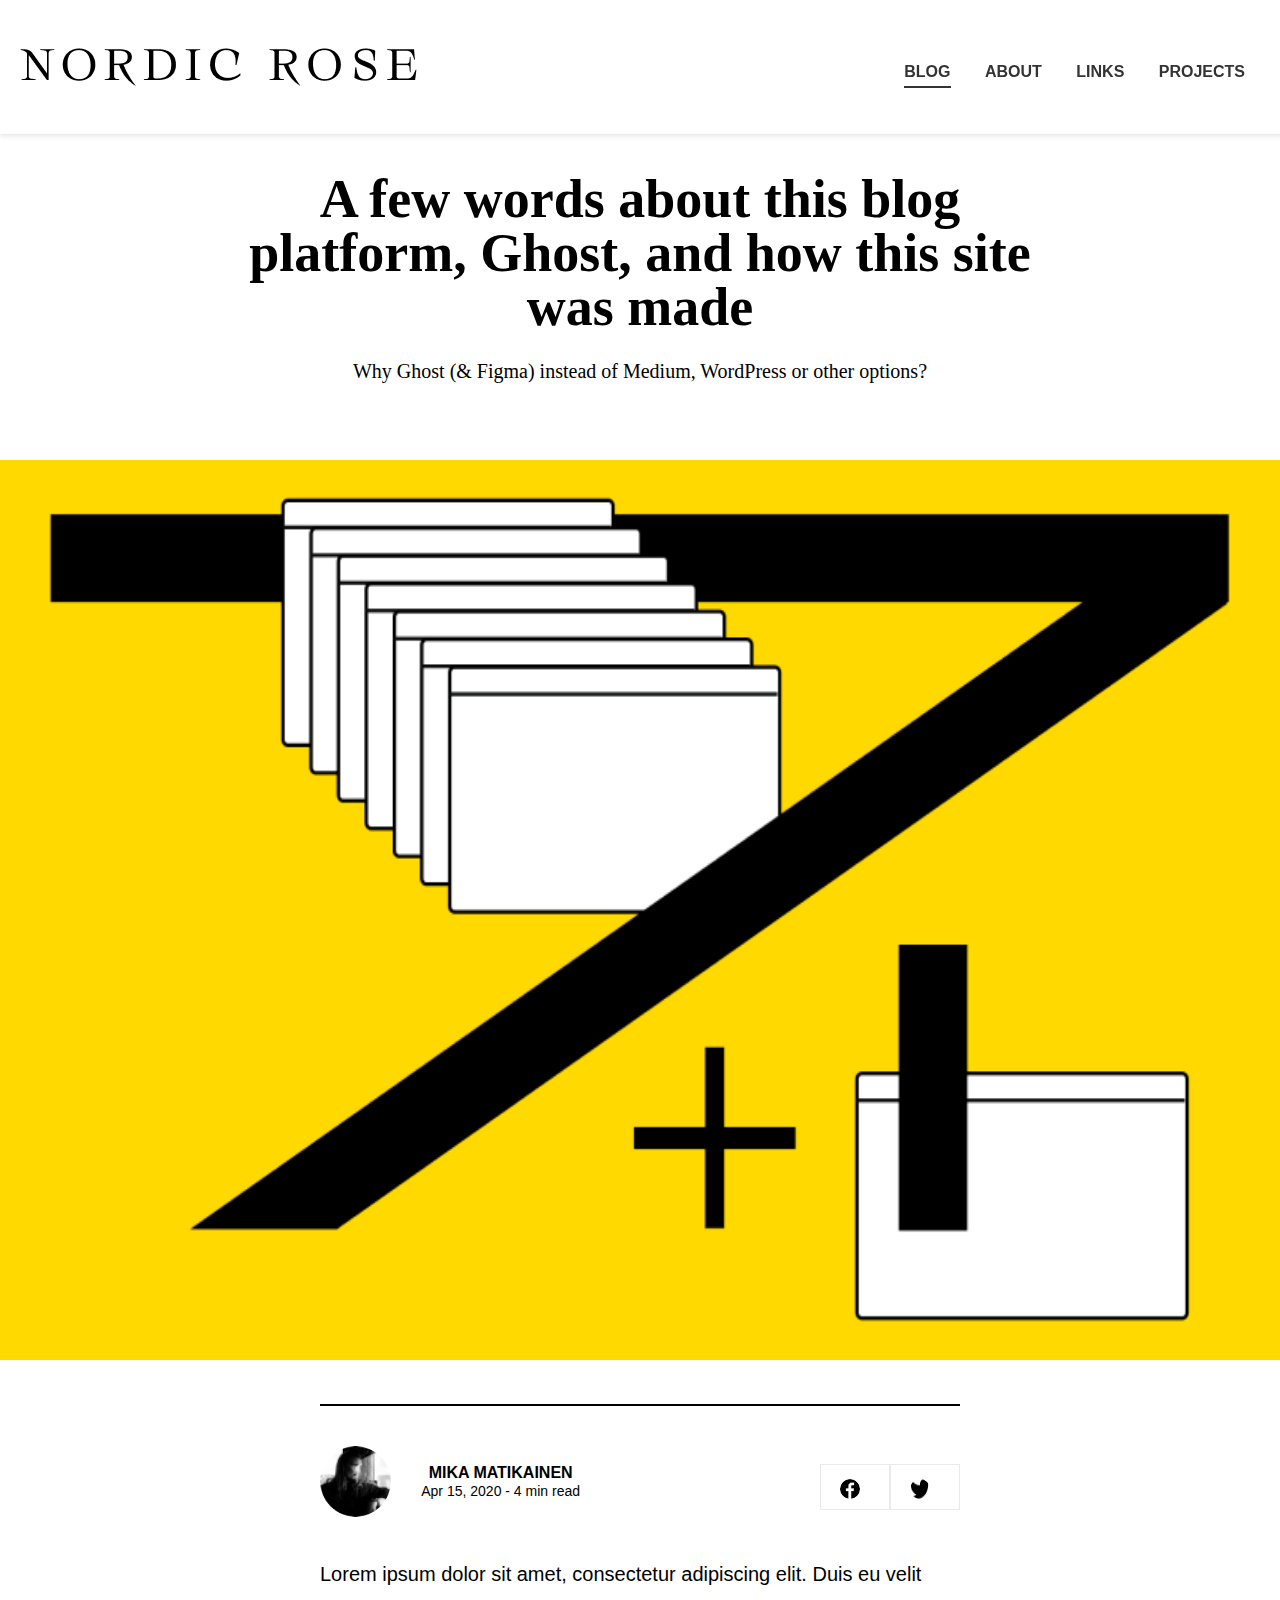
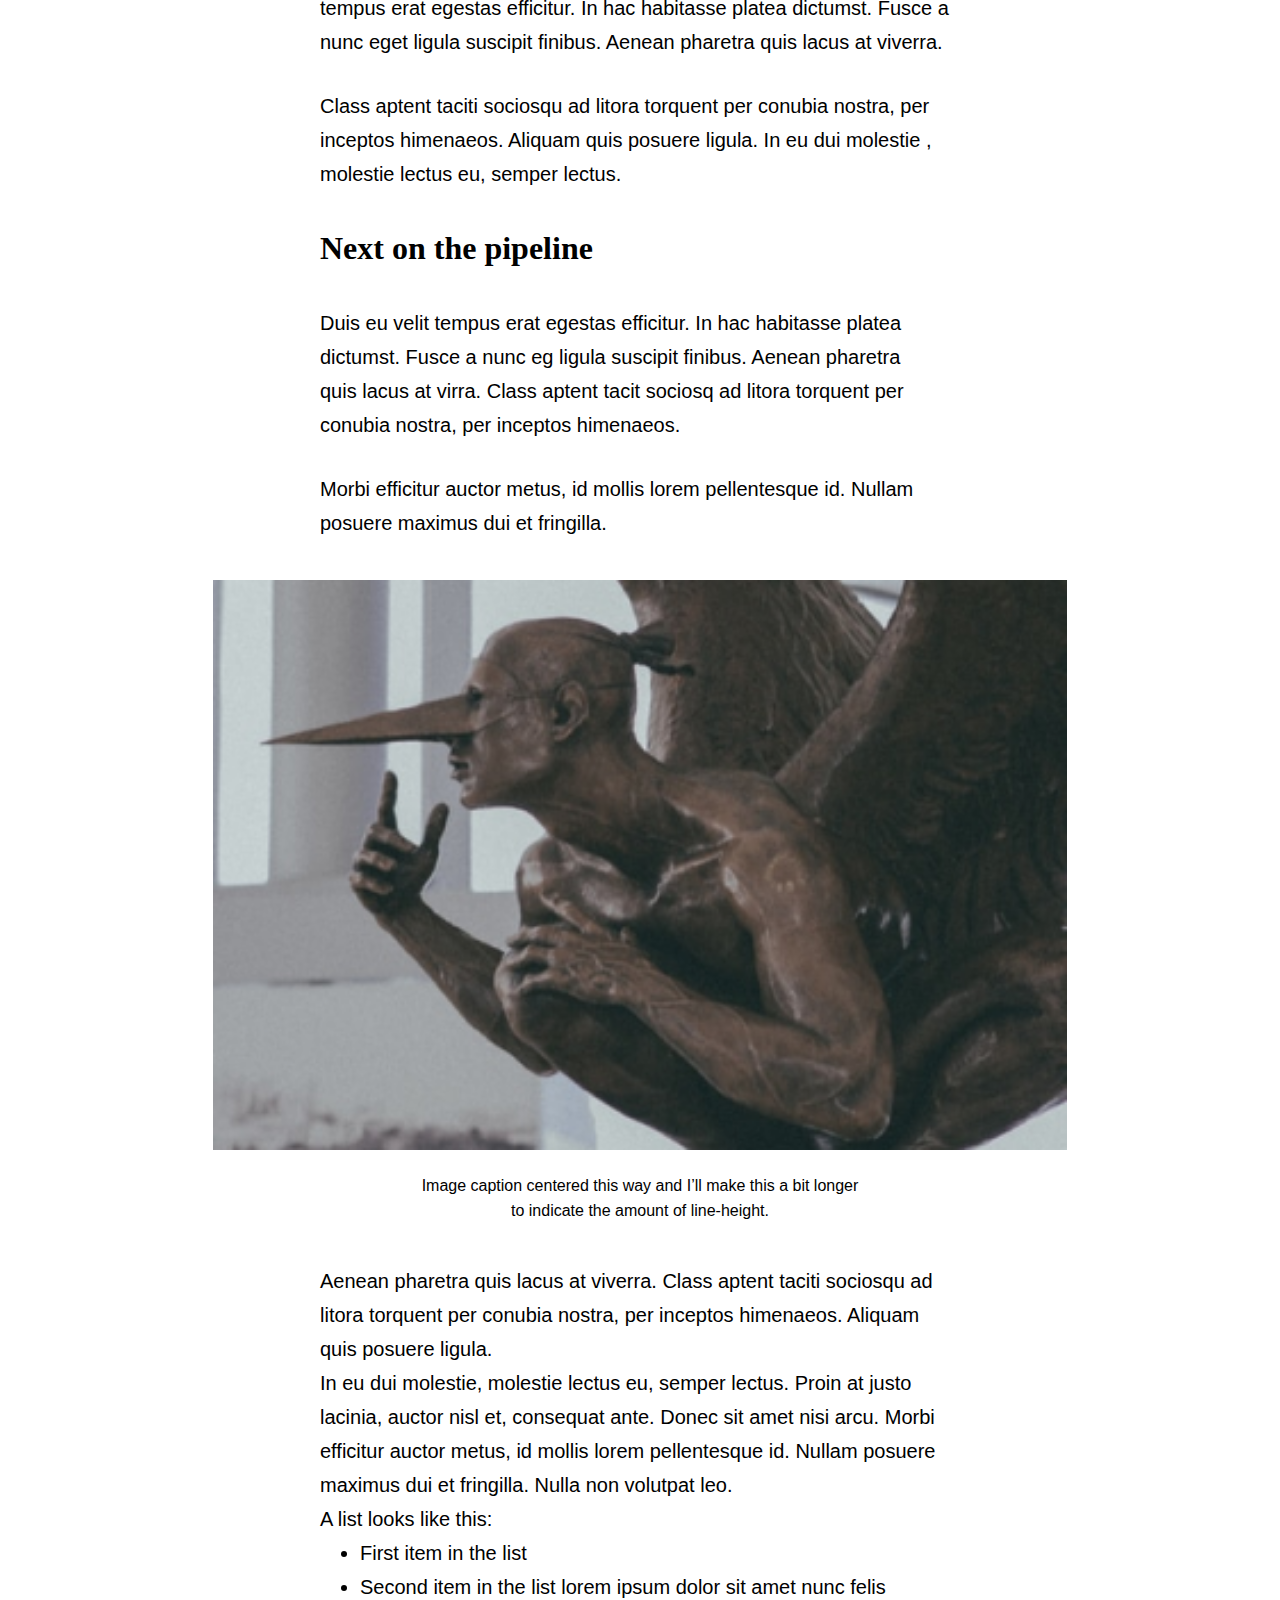
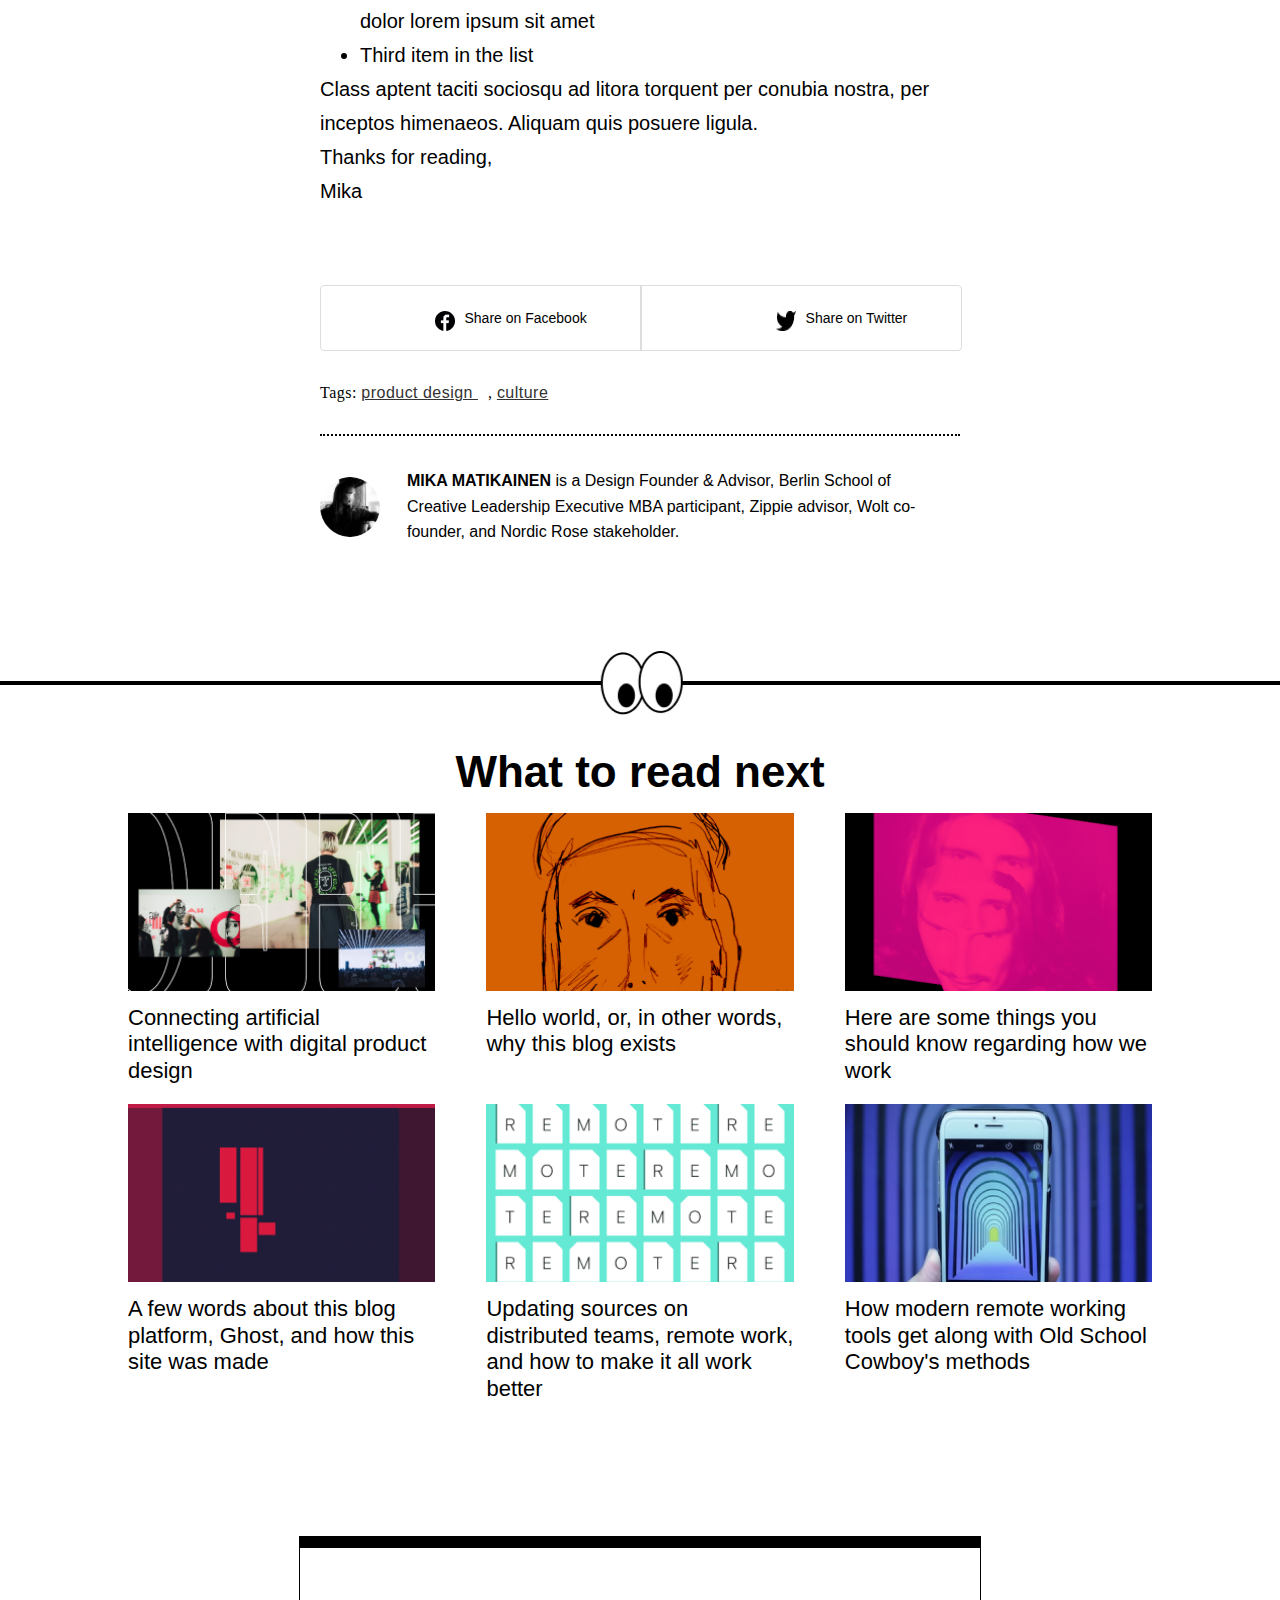
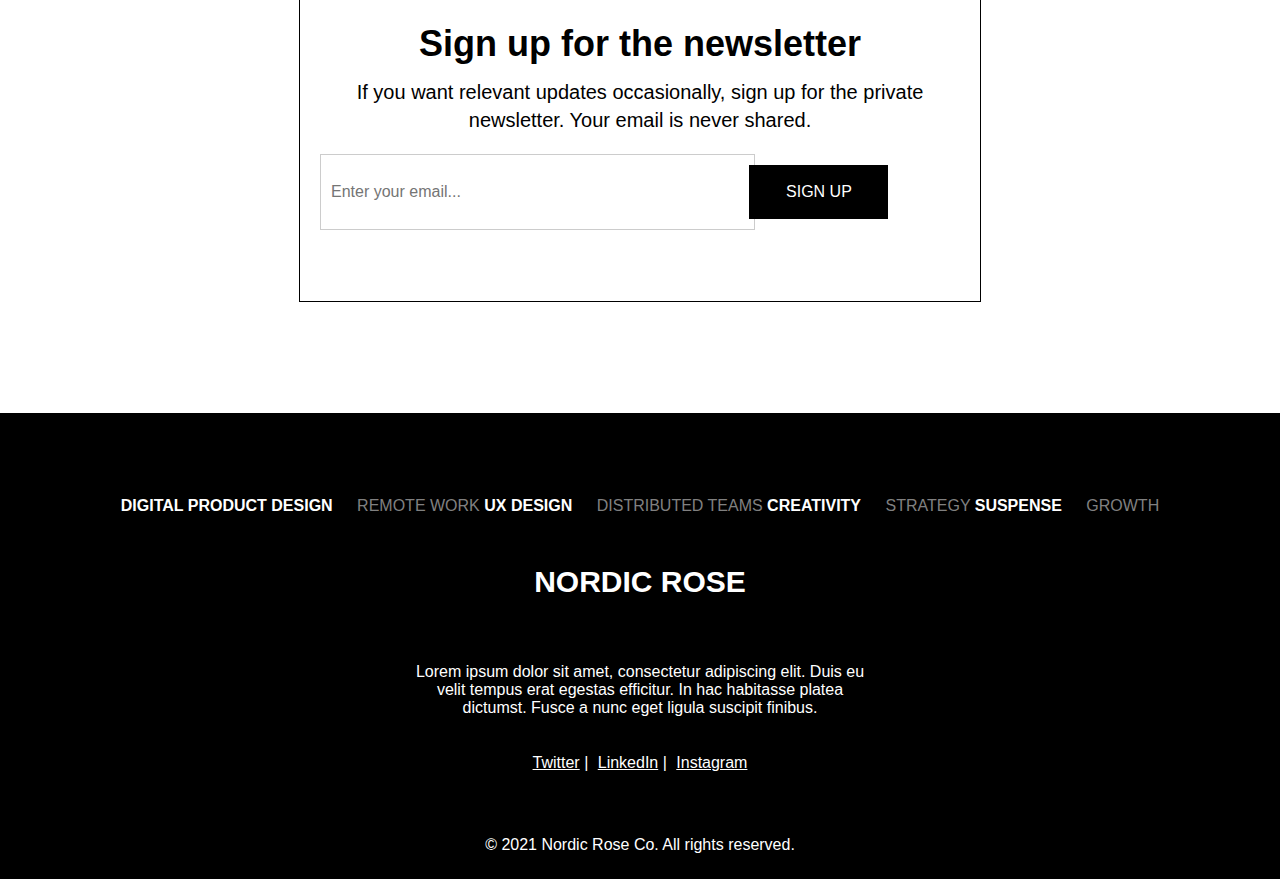
==== index.html @ 4ea70a37 "article1" ====
<!DOCTYPE html>
<html lang="en">
  <head>
    <meta charset="UTF-8" />
    <meta name="viewport" content="width=device-width, initial-scale=1.0" />
    <title>Document</title>
    <link rel="stylesheet" href="./Article.css" />
  </head>
  <body>
    <div class="container">
      <div>
        <header>
          <img src="../image/NORDIC ROSE.png" alt="" />
          <nav>
            <a href="#">BLOG</a>
            <a href="#">ABOUT</a>
            <a href="#">LINKS</a>
            <a href="#">PROJECTS</a>
          </nav>
          <div class="img_nav__mobile">
            <img src="../image/Group 50.jpg" alt="" />
          </div>
        </header>
      </div>
      <hr />
      <div class="heros">
        <h2>
          A few words about this blog platform, Ghost, and how this site was
          made
        </h2>
        <p>
          Why Ghost (& Figma) instead of Medium, WordPress or other options?
        </p>
        <img
          src="../image/banner.png"
          alt="Abstract design with yellow background and geometric shapes"
          width="1440px"
        />
      </div>
    
      <div >
       <div class="articles">
        <hr />
        <div class="author">
          <div class="sub_author">
            <img
              alt="Author's profile picture"
             
              src="../image/Mask Group.png"
              
            />
            <div class="author-info">
              <h2>MIKA MATIKAINEN</h2>
              <p>Apr 15, 2020 - 4 min read</p>
            </div>
            
          </div>
          <div class="social-icons">
            <a href="#">
              <img
                alt="Facebook icon"
               
                src="../image/facebook 1.png"
               
              />
            </a>
            <a href="#">
              <img
                alt="Facebook icon"
               
                src="../image/Vector.png"
               
              />
            </a>
          </div>
          <div class="social-icons__mobile">
            <a href="#">
              <img
                alt="Facebook icon"
               
                src="../image/facebook 1.png"
               
              />
            </a>
            <a href="#">
              <img
                alt="Facebook icon"
               
                src="../image/Vector.png"
               
              />
            </a>
            <a href="#">
              <img
                alt="Facebook icon"
               
                src="../image/Vector_phone.png"
               
              />
            </a>
            
          </div>
        </div>
        <div class="content1">
          <p>
            Lorem ipsum dolor sit amet, consectetur adipiscing elit. Duis eu
            velit <br />
            tempus erat egestas efficitur. In hac habitasse platea dictumst.
            Fusce a <br />
            nunc eget ligula suscipit finibus. Aenean pharetra quis lacus at
            viverra.
          </p>
          <p class="one">
            Class aptent taciti sociosqu ad litora torquent per conubia nostra,
            per <br />inceptos himenaeos. Aliquam quis posuere ligula. In eu dui
            molestie ,<br />
            molestie lectus eu, semper lectus.
          </p>
          <h3>Next on the pipeline</h3>
          <p>
            Duis eu velit tempus erat egestas efficitur. In hac habitasse platea
            <br />
            dictumst. Fusce a nunc eg ligula suscipit finibus. Aenean pharetra
            <br />
            quis lacus at virra. Class aptent tacit sociosq ad litora torquent
            per <br />
            conubia nostra, per inceptos himenaeos.
          </p>
          <p class="one">
            Morbi efficitur auctor metus, id mollis lorem pellentesque id.
            Nullam <br />
            posuere maximus dui et fringilla.
          </p>
        </div>
        <div class="content1_mobile">
          <p>This lovely web is full of everything which is created I don't know what in mind, considering that sometimes totally bonkers stuff might be highly relevant if it has the right kind of thinking behind it.</p>
          <h3>Next on the pipeline</h3>
          <p>This lovely web is full of everything which is created I don't know what in mind, considering that sometimes totally bonkers stuff might be highly relevant if it has the right kind of thinking behind it. </p>
        </div>
       </div>
        
        <div class="image-container">
          <div class="images"><img
            alt="Statue of a person with a long nose and wings"
            height="400"
            src="../image/Rectangle 8_mobile.png"
          />
          <p class="image-caption">
            Image caption centered this way and I’ll make this a bit longer
            <br />
            to indicate the amount of line-height.
          </p></div>
         <div class="articles">
          <div class="caption_pc">
            <p>
              Aenean pharetra quis lacus at viverra. Class aptent taciti sociosqu
              ad
              <br />
              litora torquent per conubia nostra, per inceptos himenaeos. Aliquam
              <br />
              quis posuere ligula.
            </p>
            <p class="one">
              In eu dui molestie, molestie lectus eu, semper lectus. Proin at
              justo
              <br />
              lacinia, auctor nisl et, consequat ante. Donec sit amet nisi arcu.
              Morbi <br />
              efficitur auctor metus, id mollis lorem pellentesque id. Nullam
              posuere <br />
              maximus dui et fringilla. Nulla non volutpat leo.
            </p>
            <p>A list looks like this:</p>
            <ul>
              <li>First item in the list</li>
              <li>
                Second item in the list lorem ipsum dolor sit amet nunc felis
                <br />
                dolor lorem ipsum sit amet
              </li>
              <li>Third item in the list</li>
            </ul>
            <p class="two">
              Class aptent taciti sociosqu ad litora torquent per conubia nostra,
              per <br />
              inceptos himenaeos. Aliquam quis posuere ligula.
            </p>
            <p>
              Thanks for reading,
              <br />
              Mika
            </p>
          </div>
          <div class="caption_mobile">
            <p>This lovely web is full of everything which is created I don't know what in mind, considering that sometimes totally bonkers stuff might be highly relevant if it has the right kind of thinking behind it. </p>
            <p>Luckily, in the middle of all that, there are some pockets of content that offer delightfully valuable contrast to cursory wisdom in some of the established channels.</p>
        
        </div>
        <div class="social-share">
          <button>
           <img alt="Facebook icon" height="20" src="../image/facebook 1.png" width="20" />
           Share on Facebook
          </button>
          <div class="divider"></div>
          <button>
           <img alt="Twitter icon" height="20" src="../image/Vector.png" width="20"/>
           Share on Twitter
          </button>
         </div>
         <p class="share_mobile">Share:</p>
         <div class="social-share_mobile">
          <a href="#">
            <img
              alt="Facebook icon"
              height="44px"
              src="../image/facebook 1.png"
              width="140px"
            />
          </a>
          <a href="#">
            <img
              alt="Facebook icon"
              height="44px"
              src="../image/Vector.png"
              width="140px"
            />
          </a>
          <a href="#">
            <img
              alt="Facebook icon"
              height="44px"
              src="../image/Vector_phone.png"
              width="140px"
            />
          </a>
         </div>
         <div class="tags">
          Tags:
          <a href="#">
           product design
          </a>
          ,
          <a href="#">
           culture
          </a>
         </div>
         <div class="dot"></div>
         <div class="authors">
          <img alt="Profile picture of Mika Matikainen" height="70" src="../image/Mask Group.png" width="70">
           <div class="author-info">
            <p>
            <span>
             MIKA MATIKAINEN
            </span>
            is a Design Founder &amp; Advisor, Berlin School of Creative Leadership Executive MBA participant, Zippie advisor, Wolt co-founder, and Nordic Rose stakeholder.

            
     </p>
    </div>
          </p>
           </div>
          </img>
         </div>
         </div>

         <div class="dividers">
          <div class="eyes">
           <img src="../image/Group 10.png" alt="">
          </div>
          <div class="line">
          </div>
         </div>
        
        
    </div>
    <div class="containers">
      <h1>
       What to read next
      </h1>
      <div class="grid">
       <div class="grid-item">
        <img alt="Connecting artificial intelligence with digital product design" height="176" src="../image/Rectangle 13.png" width="304"/>
        <p>
         Connecting artificial intelligence with digital product design
        </p>
       </div>
       <div class="grid-item">
        <img alt="Hello world, or, in other words, why this blog exists" height="176" src="../image/Rectangle 13 (1).png" width="304"/>
        <p>
         Hello world, or, in other words, why this blog exists
        </p>
       </div>
       <div class="grid-item">
        <img alt="Here are some things you should know regarding how we work" height="176" src="../image/Rectangle 12.png" width="304"/>
        <p>
         Here are some things you should know regarding how we work
        </p>
       </div>
       <div class="grid-item">
        <img alt="A few words about this blog platform, Ghost, and how this site was made" height="176" src="../image/Rectangle 37.png" width="304"/>
        <p>
         A few words about this blog platform, Ghost, and how this site was made
        </p>
       </div>
       <div class="grid-item">
        <img alt="Updating sources on distributed teams, remote work, and how to make it all work better" height="176" src="../image/Rectangle 39.png" width="304"/>
        <p>
         Updating sources on distributed teams, remote work, and how to make it all work better
        </p>
       </div>
       <div class="grid-item">
        <img alt="How modern remote working tools get along with Old School Cowboy's methods" height="176" src="../image/Rectangle 19.png" width="304"/>
        <p>
         How modern remote working tools get along with Old School Cowboy's methods
        </p>
       </div>
      </div>
      <div class="newsletter">
       <h2>
        Sign up for the newsletter
       </h2>
       <p>
        If you want relevant updates occasionally, sign up for the private newsletter. Your email is never shared.
       </p>
       <input placeholder="Enter your email..." type="email"/>
       <button>
        SIGN UP
       </button>
      </div>
     </div>
    <footer>
      <p>
        <span class="bold">DIGITAL PRODUCT DESIGN</span>
        <span class="light">REMOTE WORK</span>
        <span class="bold">UX DESIGN</span>
        <span class="light">DISTRIBUTED TEAMS</span>
        <span class="bold">CREATIVITY</span>
        <span class="light">STRATEGY</span>
        <span class="bold">SUSPENSE</span>
        <span class="light">GROWTH</span>
      </p>
      <h5>NORDIC ROSE</h5>
      <p>
        Lorem ipsum dolor sit amet, consectetur adipiscing elit. Duis eu
        <br />
        velit tempus erat egestas efficitur. In hac habitasse platea <br />
        dictumst. Fusce a nunc eget ligula suscipit finibus.
      </p>
      <span class="social-links">
        <span>Twitter</span> | <span>LinkedIn</span> | <span>Instagram</span>
      </span>
      <p>© 2021 Nordic Rose Co. All rights reserved.</p>
    </footer>
    </div>
  </body>
</html>
---- Article.css ----
@import url("https://fonts.cdnfonts.com/css/new-york-extra-large");
@import url("https://fonts.cdnfonts.com/css/sf-pro-display");
@import url("https://fonts.cdnfonts.com/css/new-york-extra-large");
@import url("https://fonts.cdnfonts.com/css/sf-mono");
@import url("https://fonts.cdnfonts.com/css/nokia-cellphone-fc");
@import url("https://fonts.cdnfonts.com/css/harriet-text");
@import url("https://fonts.cdnfonts.com/css/bricolage-grotesque");
@import url("https://fonts.cdnfonts.com/css/sf-pro-display");
@import url("https://fonts.cdnfonts.com/css/new-york-extra-large");
@import url("https://fonts.cdnfonts.com/css/gurnie");
body {
  font-family: Arial, sans-serif;
  margin: 0;
  padding: 0;
  background-color: #ffffff;
}

/* listing */
header {
  position: fixed;
  width: 100vw;
  top: 0;
  left: 0;
  background-color: white; /* Đảm bảo nền header không bị lẫn với nội dung bên dưới */
  z-index: 1000; /* Đảm bảo header nằm trên các thành phần khác */
  padding: 0 20px;
  display: flex;
  align-items: center;
  justify-content: space-between; /* Đẩy `nav` sang bên phải */
  box-shadow: 0 2px 5px rgba(0, 0, 0, 0.1); /* Tạo bóng nhẹ nếu cần */
  height: 134px;
}

header .img_nav__mobile {
  display: none;
}
nav {
  margin-top: 10px;
  margin-right: 40px;
}

nav a {
  margin: 0 15px;
  display: inline-block;
  text-decoration: none;
  color: #333;
  font-weight: bold;
  padding: 10px 0px;
  font-family: "Gurnie", sans-serif;
}
.hero {
  text-align: center;
  margin: 40px 0;
  margin-top: 150px;
  width: 100vw;
}
.hero img {
  width: 854px;
  height: 533px;
}
.hero h2 {
  font-family: "New York Extra Large", sans-serif;
  font-size: 54px;
  margin: 20px 0 10px;
  width: 800px;
  margin-left: 560px;
}
.hero p {
  font-size: 20px;
  color: #777;
  font-family: "SF Mono", sans-serif;
}
.articles {
  text-align: center;
  margin: 40px 0;
  margin-left: auto;
  margin-right: auto;
  max-width: 640px;
}
.articles h2 {
  font-family: "New York Extra Large", sans-serif;
  font-size: 44px;
  margin-bottom: 20px;
}
.article h3 {
  font-family: "SF Pro Display", sans-serif;
  line-height: 26.4px;
  font-size: 22px;
  text-align: center;
}
.article-row {
  display: flex;
  justify-content: space-between;
  margin-bottom: 20px;
}
.article {
  width: 48%; /* Giữ độ rộng là 48% */
  text-align: center;
  margin-right: 1%; /* Thêm khoảng cách giữa các ảnh */
  margin-top: -36px;
}
.article:last-child {
  margin-right: 0; /* Bỏ khoảng cách bên phải cho ảnh cuối cùng */
}
.article img {
  width: 304px; /* Đặt chiều rộng ảnh là 100% */
  height: 176px; /* Chiều cao tự động để giữ tỉ lệ */
  object-fit: cover;
  margin-left: 20px;
  margin-top: 78px;
}

.article p {
  font-size: 14px;
  color: #777;
  margin: 0;
}
footer {
  background-color: #000;
  color: #fff;
  text-align: center;
  padding: 20px 0;
  margin-top: 111px;
}
footer p {
  margin: 5px 0;
  margin-top: 64px;
}
footer h5 {
  margin-top: 50px;
  font-size: 30px;
}
footer a {
  color: #fff;
  text-decoration: none;
  margin: 0 10px;
}
hr {
  border: none; /* Bỏ các đường viền mặc định */
  height: 2px; /* Đặt độ dày cho đường gạch */
  background-color: black; /* Màu sắc của đường gạch */
  margin: 20px 0; /* Khoảng cách trên và dưới */
  width: 100%;
}
.light {
  color: gray; /* Màu nhạt cho chữ */
  font-weight: normal; /* Chữ không đậm */
  margin-left: 20px;
}

.bold {
  font-weight: bold; /* Chữ đậm */
}
nav a:first-child {
  border-bottom: 2px solid #333; /* Thêm gạch chân dưới `BLOG` */
  padding-bottom: 5px; /* Thêm khoảng cách giữa chữ và gạch chân */
}

.social-links {
  display: inline-block;
  margin-top: 32px;
}

.social-links span {
  text-decoration: underline; /* Gạch chân từng chữ */
}

.social-links span + span {
  margin-left: 5px; /* Tạo khoảng cách giữa các chữ nếu cần */
}

/* article */
.heros {
  margin-top: 150px;
}
.heros h2 {
  font-family: "New York Extra Large";
  font-size: 54px;
  font-weight: 700;
  line-height: 54px;
  text-align: center;
  margin: 0 auto;
}
.heros img {
  width: 100vw;
  height: 900px;
  margin-top: 52px;
}
.heros p {
  font-family: "SF Mono";
  font-size: 20px;
  font-weight: 400;
  line-height: 34px;
  text-align: center;
}
.author {
  display: flex;
  align-items: center;
  margin-bottom: 20px;
  margin-left: 150px;
  justify-content: space-between;
}
.sub_author {
  display: flex;
  align-items: center;
  gap: 16px;
}
.sub_author img {
  width: 140px;
  height: 44px;

  gap: 0px;
  opacity: 0px;
}
.social-share {
  text-align: left;
}
.social-icons {
  width: 140px;
  height: 44px;
}
.social-icons__mobile {
  display: none;
}
.author img {
  margin-right: 10px;
}

.author-info h2 {
  margin: 0;
  font-size: 16px;
  font-weight: 700px;
  line-height: 19.09px;
  font-family: "SF Pro Display", sans-serif;
}
.author-info p {
  margin: 0;

  font-size: 14px;
  line-height: 19.09px;
  font-family: "SF Pro Display", sans-serif;
}

.content1 h2 {
  font-size: 20px;
  margin-top: 20px;
  margin: 0; /* Đảm bảo không có margin khác */
  font-weight: 400;
  line-height: 34px;
  font-family: "New York Medium", sans-serif;
}
.content1_mobile {
  display: none;
}
.content1 p {
  font-size: 20px;
  margin-top: 20px;
  margin: 0; /* Đảm bảo đồng nhất với h2 */
  font-weight: 400;
  line-height: 34px;
  font-family: "New York Medium", sans-serif;
  text-align: left;
}

.content1 .one {
  margin-top: 30px !important;
}
.content1 .two {
  margin-top: 30px !important;
}
.content1 h3 {
  font-family: "SF Pro Display";
  font-size: 32px;
  font-weight: 700;
  line-height: 51.2px;
  text-align: left;
}

.image-container img {
  width: 854px;
  height: 570px;
  top: 2215px;
  left: 293px;
  gap: 0px;
  opacity: 0px;
}
.image-container .caption_mobile {
  display: none;
}
.img .hero3 {
  text-align: center;
  margin: 40px 0;
  margin-top: 150px;
  width: 100vw;
}
.hero3 img {
  width: "1440px";
  height: "900px";
}
.hero3 h2 {
  font-family: "New York Extra Large", sans-serif;
  font-size: 54px;
  margin: 20px 0 10px;
  width: 800px;
  margin-left: 560px;
}
.hero3 p {
  font-size: 20px;
  color: #777;
  font-family: "SF Mono", sans-serif;
}
.image-container img {
  width: 854px;
  height: 570px;
}
.image-container {
  font-family: "SF Pro Display", sans-serif;
  font-size: 16px;
  font-weight: 500px;
  line-height: 22.4px;
  text-align: center;
}
.image-container p {
  font-family: "New York Medium", sans-serif;
  font-size: 16px;
  font-weight: 400px;
  line-height: 25.6px;
}
.image-container ul li {
  font-family: "New York Medium", sans-serif;
  font-size: 20px;
  font-weight: 400px;
  line-height: 34px;
}
.social-share {
  display: flex;
  justify-content: space-between;
  margin-top: 77px;
  margin-bottom: 32px;
  border: 1px solid #ddd;
  border-radius: 4px;
  width: 640px;
  height: 64px;
}
.social-share button {
  background: none;
  border: none;
  font-size: 14px;
  cursor: pointer;
  padding: 10px 20px;
  margin-left: 70px;
  width: 45%;
  text-align: center;
  display: flex;
  align-items: center;
  justify-content: center;
  font-family: "SF Pro Display", sans-serif;
}
.social-share button img {
  margin-right: 10px;
  width: 20px;
  height: 20px;
}
.tags {
  margin: 20px 0;
  text-align: left;
  margin-bottom: 32px;
}
.tags a {
  color: #333;
  margin-right: 10px;
  font-family: "SF Pro Display", sans-serif;
  text-decoration: underline; /* Gạch chân chữ */
}
.author {
  display: flex;
  align-items: center;
  margin: 20px 0;
  padding: 20px 0;
}
.author img {
  border-radius: 50%;
  width: 71.25px;
  height: 71.25px;
}
.author-info {
  font-size: 14px;
  margin-left: 5px;
  margin-left: 4px;
}
.author-info strong {
  display: block;
  margin-bottom: 5px;
  font-size: 16px;
  line-height: 25.6px;
}
.social-share_mobile {
  display: none;
}
.social-icons {
  width: 140px;
  height: 44px;
  display: flex;
  align-items: center;

  margin-top: 10px;
}
.social-icons a {
  flex: 1;
  border: 1px solid #eaeaea;
  height: 100%;
  width: 33%;
  display: flex;
  align-items: center;
  justify-content: center;
}
.social-icons a img {
  width: 20px !important;
  height: 20px !important;
  margin-top: 5px;
}
.share_mobile {
  display: none;
}
.divider {
  width: 2px;
  height: 100%;
  background-color: #ddd;
  margin: 0 10px;
  border: 1px;
  align-self: stretch;
}
.dividers {
  display: flex;
  align-items: center;
}

.dividers .eyes {
  display: flex;
  justify-content: center;
  align-items: center;
  margin: 0 10px;
  width: 82px;
  height: 64.29px;
}
.dividers .eyes img {
  width: 82px;
  height: 64.29px;
}
.dividers .line {
  flex-grow: 1;
  height: 4px;
  background-color: #000000;
  border: 2px;
  width: 1440px;
}
.image-caption p {
  font-family: "New York Medium";
  font-size: 20px;
  font-weight: 400;
  line-height: 34px;
  text-align: left;
}
.image-caption .one {
  font-family: "New York Medium";
  font-size: 20px;
  font-weight: 400;
  line-height: 34px;
  text-align: left;
}
.caption_pc {
  font-family: " New York Medium";
  font-size: 20px;
  font-weight: 400;
  line-height: 34px;
  text-align: left;
}
.caption_pc ul {
  font-size: 20px;
  margin-top: 20px;
  margin: 0; /* Đảm bảo đồng nhất với h2 */
  font-weight: 400;
  line-height: 34px;
  font-family: "New York Medium", sans-serif;
  text-align: left;
}
.caption_pc p {
  font-size: 20px;
  margin-top: 20px;
  margin: 0; /* Đảm bảo đồng nhất với h2 */
  font-weight: 400;
  line-height: 34px;
  font-family: "New York Medium", sans-serif;
  text-align: left;
}
/* ảnh hàng 3 và signin */
.containers {
  width: 80%;
  margin: 0 auto;
}
.containers h1 {
  font-family: "New York Extra Large", sans-serif;
  font-size: 44px;
  line-height: 28px;
  font-weight: 700px;
  text-align: center;
  margin-top: 73px;
}
h1 {
  font-size: 2em;
  margin: 20px 0;
}
.grid {
  display: flex;
  flex-wrap: wrap;
  justify-content: space-between;
  margin-top: 27px;
}
.grid-item {
  width: 30%;
  margin-bottom: 20px;
}
.grid-item img {
  width: 100%;
  height: auto;
}
.grid-item p {
  font-size: 1em;
  margin: 10px 0 0;
  font-family: "SF Pro Display", sans-serif;
  font-size: 22px;
  line-height: 26.5px;
  font-weight: 500px;
}
.newsletter {
  border: 1px solid #000;
  padding: 20px;
  margin-left: auto;
  margin-right: auto;
  width: 640px;
  height: 313px;
  margin-top: 114px;
  border-top-width: 12px; /* Đường viền trên đậm hơn */
}
.newsletter h2 {
  font-size: 36px;
  margin-bottom: 10px;
  line-height: 28px;
  font-family: "New York Extra Large", sans-serif;
  text-align: center;
  margin-top: 62px;
}
.newsletter p {
  font-size: 20px;
  margin-bottom: 20px;
  font-family: "SF Pro Display", sans-serif;
  line-height: 28px;
  font-weight: 400px;
  text-align: center;
}
.newsletter input[type="email"] {
  width: 413px;
  height: 54px;
  padding: 10px;
  margin-bottom: 10px;
  border: 1px solid #ccc;
  font-size: 1em;
}
.newsletter button {
  padding: 10px 20px;
  font-size: 1em;
  background-color: #000;
  color: #fff;
  border: none;
  cursor: pointer;
  width: 139px;
  height: 54px;
  margin-left: -10px; /* Khoảng cách giữa nút và ô input */
}
.dividers {
  position: relative;
  margin-top: 136px;
}
.heros h2 {
  max-width: 858px;
  text-align: center;
}
.dividers .line {
  flex-grow: 0;
  height: 4px;
  background-color: black;
  border: 2px;
  width: 100vw;
}
.dividers .eyes {
  position: absolute;
  left: 50%;
  transform: translate(-60%);
}
.dividers .eyes img {
  width: 82px;
  height: 64.29px;
}

.image-caption {
  font-size: 16px;
  font-weight: 500;
  line-height: 22.4px;
  text-align: center;
}

.tags {
  text-align: left;

  font-family: "SF Pro Text";
  font-size: 16px;
  font-weight: 500;
  line-height: 19.09px;
  letter-spacing: 0.03em;
  text-align: left;
}

.authors {
  display: flex;
  align-items: center;
  gap: 23px;
}
.authors img {
  border-radius: 50%;
  width: 60px;
  height: 60px;
}
.author-text {
  font-size: 16px;
  line-height: 1.5;
}
.author-info span {
  font-weight: bold;
  text-align: left;
}
.author-info p {
  margin: 0;
  text-align: left;
}
.author-info .auth {
  font-family: SF Pro Text;
  font-size: 16px;
  font-weight: 400;
  line-height: 25.6px;
  text-align: left;
}
.social-share button img {
  margin-top: 6px;
}
hr {
  background-color: black;
  border: 3px;
}

.images {
  max-width: 854px;
  margin: 0 auto;
}
.dot {
  border-top: 2px dotted black;
  width: 100%;
  margin-bottom: 32px;
}

@media (max-width: 768px) {
  .header {
    font-size: 64px;
    padding: 20px 40px;
    height: 65px;
  }
  .version {
    font-size: 18px;
    padding-left: 40px;
  }
  .content {
    padding: 40px;
  }
  .section-title {
    font-size: 44px;
    font-family: "New York Extra Large", sans-serif;
    margin-top: 50px;
  }
  .section-content {
    font-size: 20px;
  }
  .font-name {
    font-size: 24px;
  }
  .font-description {
    font-size: 18px;
  }
  .footer {
    margin-top: 111px;
  }
  /* |-----------------------
    -| Listing
    -|----------------------- 
  */
  header {
    height: 65px;
  }
  header img {
    width: 217px;
  }
  header h1 {
    margin-left: 24px;
  }
  nav {
    display: none;
  }
  header .img_nav__mobile {
    display: block;
    padding: 27px 40px 24px;
    /* height: 60px; */
  }
  header .img_nav__mobile img {
    width: 27px;
  }
  .hero {
    width: 100vw;
    margin-top: 123px;
  }
  .hero img {
    width: 100vw;
    height: 235px;
  }
  .hero h2 {
    font-family: "New York Extra Large", sans-serif;
    font-size: 36px;
    margin: 20px 10px 24px;
    width: 400px;
    line-height: 42.96px;
    text-align: center;
    margin-left: 15px;
  }
  .hero p {
    font-size: 20px;
    color: black;
    font-family: "SF Mono", sans-serif;
    line-height: 29.2px;
  }
  hr {
    border: none; /* Bỏ các đường viền mặc định */
    height: 2px; /* Đặt độ dày cho đường gạch */
    background-color: black; /* Màu sắc của đường gạch */
    margin: 20px 0; /* Khoảng cách trên và dưới */
    width: 100%;
  }
  .articles {
    display: flex;
    flex-direction: column;
    align-items: center;

    justify-content: center;
  }
  .article-row {
    display: grid;
    grid-template-columns: auto;
    gap: 20px 0px;
  }
  .article {
    width: 100vw;
  }
  .article img {
    width: 335px;
    height: 194px;
    top: 836px;
    left: 20px;
    gap: 0px;
    opacity: 0px;
    margin-top: 42px;
  }
  /* |-----------------------
    -| article
    -|----------------------- 
  */
  .headers {
    width: 375px;
    height: 65px;
  }
  .heros {
    width: 100vw;
    margin-top: 123px;
  }
  .heros img {
    width: 100vw;
    height: 235px;
    margin-left: 19px;
  }
  .heros h2 {
    font-family: "New York Extra Large", sans-serif;
    font-size: 36px;
    width: 335px;
    line-height: 42.96px;
    text-align: center;
    margin-left: 15px;
    margin: 0 auto;
  }
  .heros p {
    font-family: "SF Mono";
    font-size: 16px;
    font-weight: 400;
    line-height: 27.2px;
    text-align: center;
  }
  hr {
    width: 90%;
    margin: 25px auto -10px;
  }

  .author {
    display: flex;
    flex-direction: column;
    align-items: center;
    margin-bottom: 32px;
  }
  .authors {
    display: flex;
    margin-top: 32px;
    align-items: center;
  }
  .authors img {
    border-radius: 50%;
    width: 60px !important;
    height: 60px !important;
    /* margin-right: 15px !important; */
    margin-left: 10px !important;
  }
  .authors-text {
    font-size: 16px;
    line-height: 1.5;
  }
  .author-info strong {
    font-weight: bold;
  }
  .authors .author-info strong {
    font-weight: bold;
  }
  .author-info p {
    font-family: "SF Pro Text";
    font-size: 13px;
    font-weight: 400;
    line-height: 15.51px;
    margin-left: 9px;
  }
  .authors .author-info p {
    font-family: SF Pro Text;
    font-size: 13px;
    font-weight: 400;
    line-height: 15.51px;
    text-align: left;
  }
  .authors {
  }
  .author-info h2 {
    font-family: "SF Pro Text";
    font-size: 13px;
    font-weight: 700;
    line-height: 15.51px;
    letter-spacing: 0.05em;
    text-align: left;
  }

  .sub_author img {
    width: 70px;
    height: 70px;
    margin-left: -127px;
  }
  .social-icons {
    display: none;
  }
  .social-icons__mobile {
    width: 335px !important;
    height: 54px !important;
    display: flex;
    align-items: center;
    justify-content: space-evenly;

    margin-top: 30px;
  }
  .social-icons__mobile a {
    border: 1px solid #eaeaea;
    height: 100%;
    width: 33%;
    display: flex;
    align-items: center;
    justify-content: center;
  }
  .social-icons__mobile a img {
    width: 20px !important;
    height: 20px !important;
    margin-top: 5px;
  }
  .content1 {
    display: none;
  }
  .content1_mobile {
    display: block;
    margin-top: 30px;
  }
  .content1_mobile p:nth-child(1) {
    width: 350px;
    /* color: red; */
    font-family: "New York Medium";
    font-size: 16px;
    font-weight: 400;
    line-height: 27.2px;
    text-align: left;
    margin-left: 38px;
  }
  .content1_mobile h3 {
    font-family: "SF Pro Display";
    font-size: 26px;
    font-weight: 700;
    line-height: 31.03px;
    text-align: left;
    margin-left: 38px;
  }
  .content1_mobile p:nth-child(3) {
    width: 350px;
    /* color: red; */
    font-family: "New York Medium";
    font-size: 16px;
    font-weight: 400;
    line-height: 27.2px;
    text-align: left;
    margin-left: 38px;
  }
  .image-container img {
    width: 375px;
    height: 250px;
    margin-left: 10px;
  }

  .image-container .image-caption {
    font-family: "SF Pro Text";
    font-size: 13px;
    font-weight: 500;
    line-height: 18.2px;
    text-align: center;
    margin-top: 0px;
  }
  .image-container .caption_pc {
    display: none;
  }
  .image-container .caption_mobile {
    display: block;
  }
  .image-container .caption_mobile p {
    width: 350px;
    margin-left: 38px;
    font-family: "New York Medium";
    font-size: 16px;
    font-weight: 400;
    line-height: 27.2px;
    text-align: left;
  }
  .social-share {
    display: none;
  }
  .social-share_mobile {
    display: block;
    width: 335px;
    height: 54px;
    display: flex;
    align-items: center;
    justify-content: space-evenly;
    margin-left: 38px;
    margin-top: 36px;
  }
  .social-share_mobile a {
    border: 1px solid #eaeaea;
    height: 100%;
    width: 33%;
    display: flex;
    align-items: center;
    justify-content: center;
  }
  .social-share_mobile a img {
    width: 20px;
    height: 20px;
    margin-top: 5px;
  }
  .share_mobile {
    display: block;
    text-align: left;
    margin-left: 38px;
  }
  .tags {
    margin: 20px 0;
    text-align: left;
    margin-left: 38px;
  }
  .dot {
    border-top: 2px dotted black;
    width: 100%;
    margin: 0px auto;
  }
  .dividers {
    position: relative;
    margin-top: 50px;
  }
  .dividers .line {
    flex-grow: 0;
    height: 4px;
    background-color: black;
    border: 2px;
    width: 100vw;
  }
  .dividers .eyes {
    position: absolute;
    left: 50%;
    transform: translate(-60%);
  }
  .dividers .eyes img {
    width: 82px;
    height: 64.29px;
  }
  .containers h1 {
    font-family: "New York Extra Large";
    font-size: 32px;
    font-weight: 700;
    line-height: 38.19px;
    text-align: center;
    margin-top: 62px;
  }
  .grid {
    display: grid;
    grid-template-columns: 1fr;
    justify-items: center;
    width: fit-content; /* Đảm bảo chỉ chiếm diện tích cần thiết */
    margin: 0 auto; /* Căn giữa grid trong container */
    margin-top: 27px;
  }
  .grid-item {
    width: 100%;
    margin-bottom: 20px;
  }
  .grid-item p {
    font-family: "SF Pro Display";
    font-size: 22px;
    font-weight: 500;
    line-height: 26.4px;
    text-align: center;
  }
  .grid-item img {
    width: 335px;
    height: 194px;
    top: 3078px;
    margin-left: 79px;
  }
  .newsletter {
    border: 1px solid #000;
    padding: 20px;
    margin: 40px 0;
    width: 100%;
    height: 305px;
    margin-top: 114px;
    border-top-width: 12px; /* Đường viền trên đậm hơn */
  }
  .newsletter h2 {
    font-family: "New York Extra Large";
    font-size: 29px;
    font-weight: 700;
    line-height: 29px;
    text-align: center;
    width: 350px;
    margin: 30px 20px 10px;
  }
  .newsletter p {
    font-family: "SF Pro Text";
    font-size: 16px;
    font-weight: 400;
    line-height: 22.4px;
    text-align: center;
    width: 250px;
    margin-left: 68px;
  }
  .newsletter input[type="email"] {
    width: 150px;
    height: 44px;
    border: 1px 0px 0px 0px;
    opacity: 0px;
    margin-left: 50px;
  }
  .newsletter button {
    width: 108px;
    height: 64px;
    top: 3675px;
    left: 233px;
    gap: 0px;
    opacity: 0px;
  }
  footer {
    background-color: #000;
    color: #fff;
    text-align: center;
    padding: 20px 0;
    margin-top: 40px;
    margin-right: -35px;
  }
}
@media screen and (min-width: 768px) and (max-width: 911px) {
  */ header {
    height: 65px;
  }
  header img {
    width: 217px;
  }
  header h1 {
    margin-left: 24px;
  }
  nav {
    display: none;
  }
  header .img_nav__mobile {
    display: block;
    padding: 27px 40px 24px;
    /* height: 60px; */
  }
  header .img_nav__mobile img {
    width: 27px;
  }
  .heros h2 {
    margin-left: auto;
    margin-right: auto;
  }
  .heros img {
    height: 500px;
    object-fit: cover;
  }

  .containers h1 {
    font-size: 50px;
    margin-top: 60px;
  }
  .newsletter {
    width: 640px;
    height: 313px;
    margin-left: auto;
    margin-right: auto;
  }
  .footer {
    margin-top: 111px;
  }
}
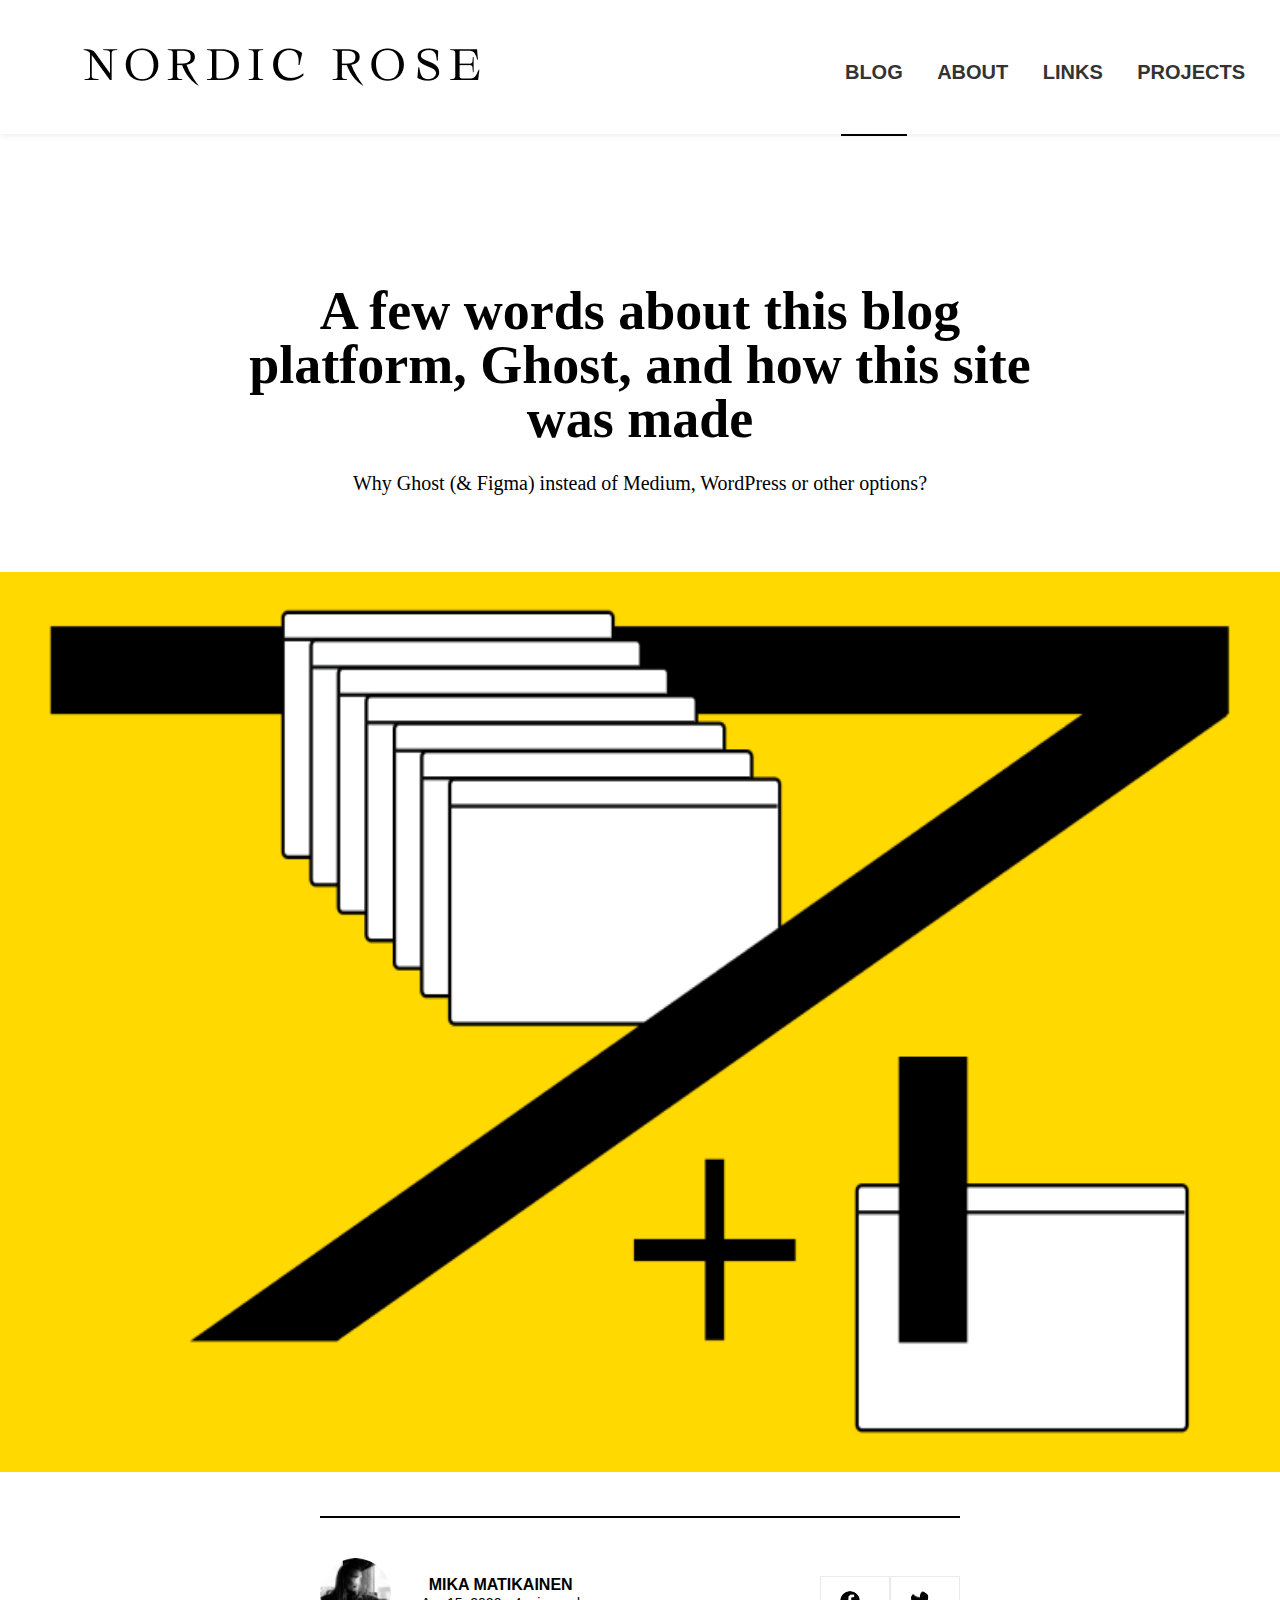
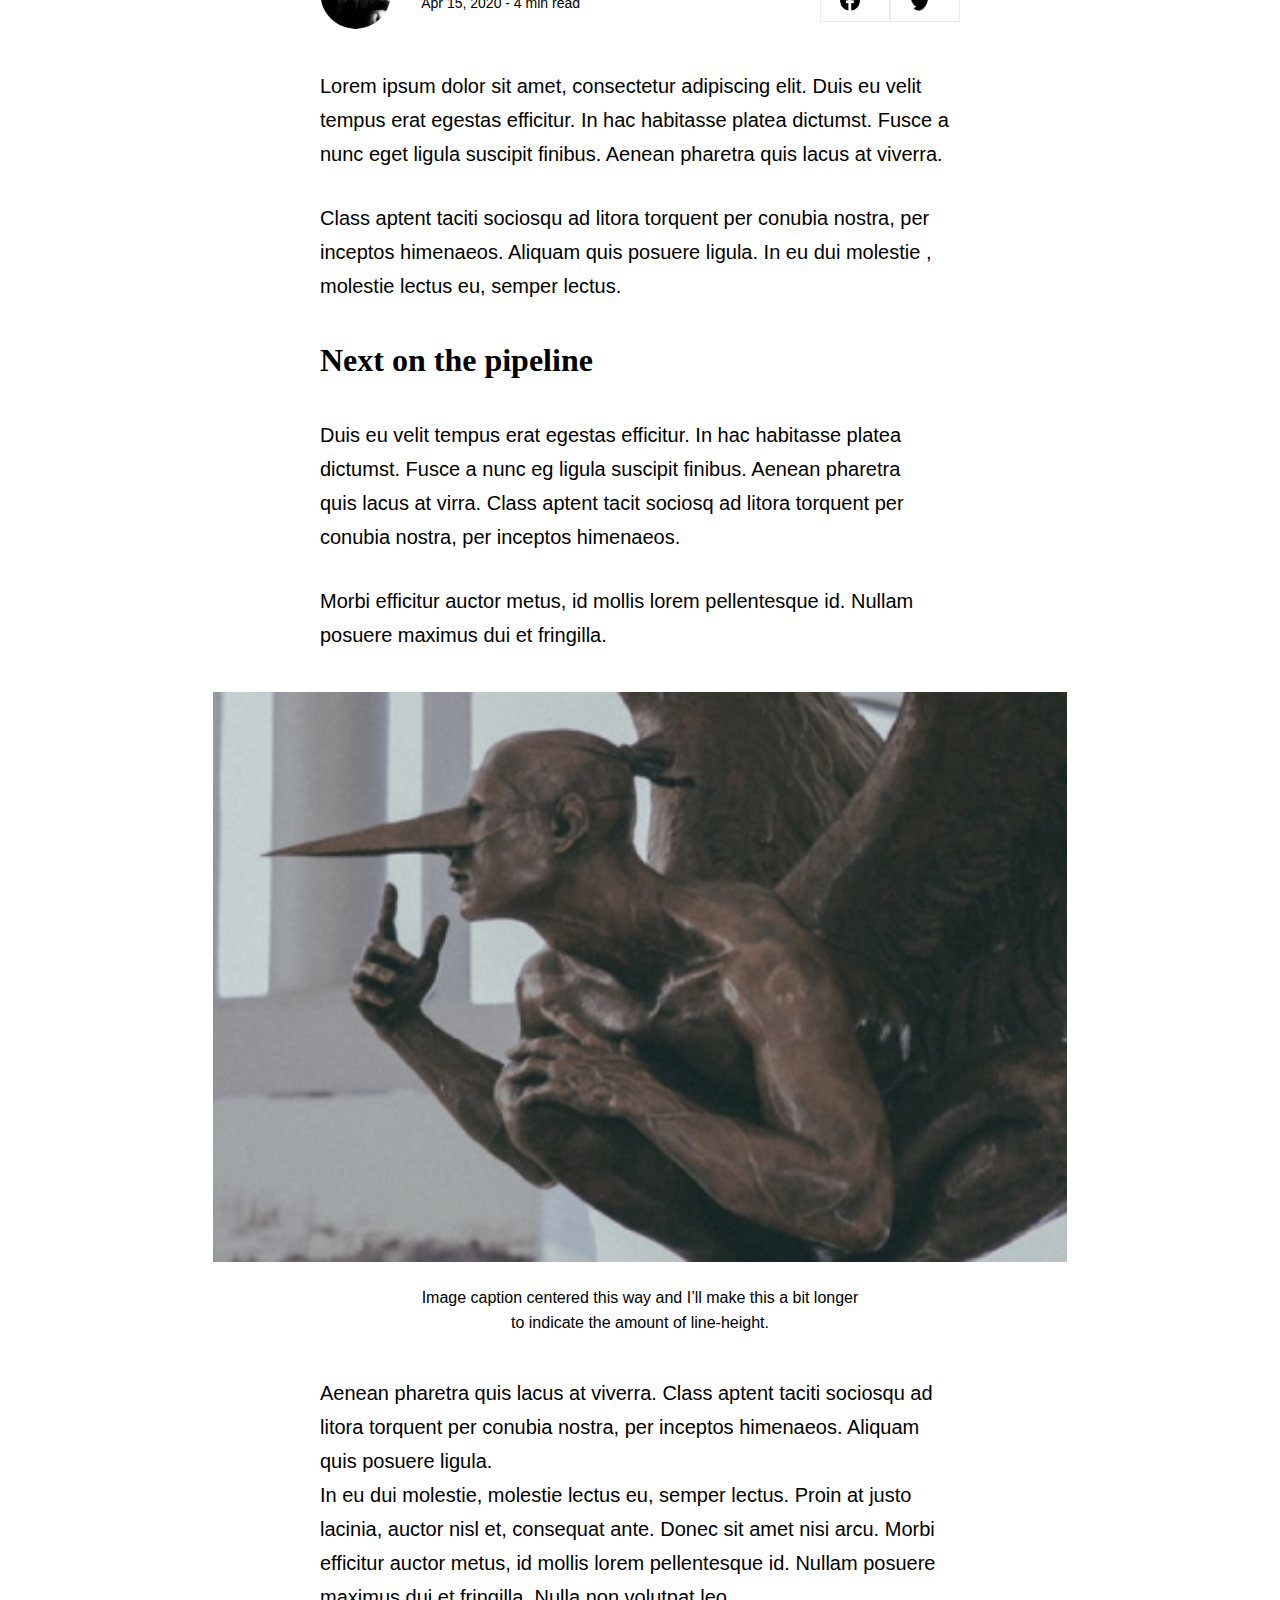
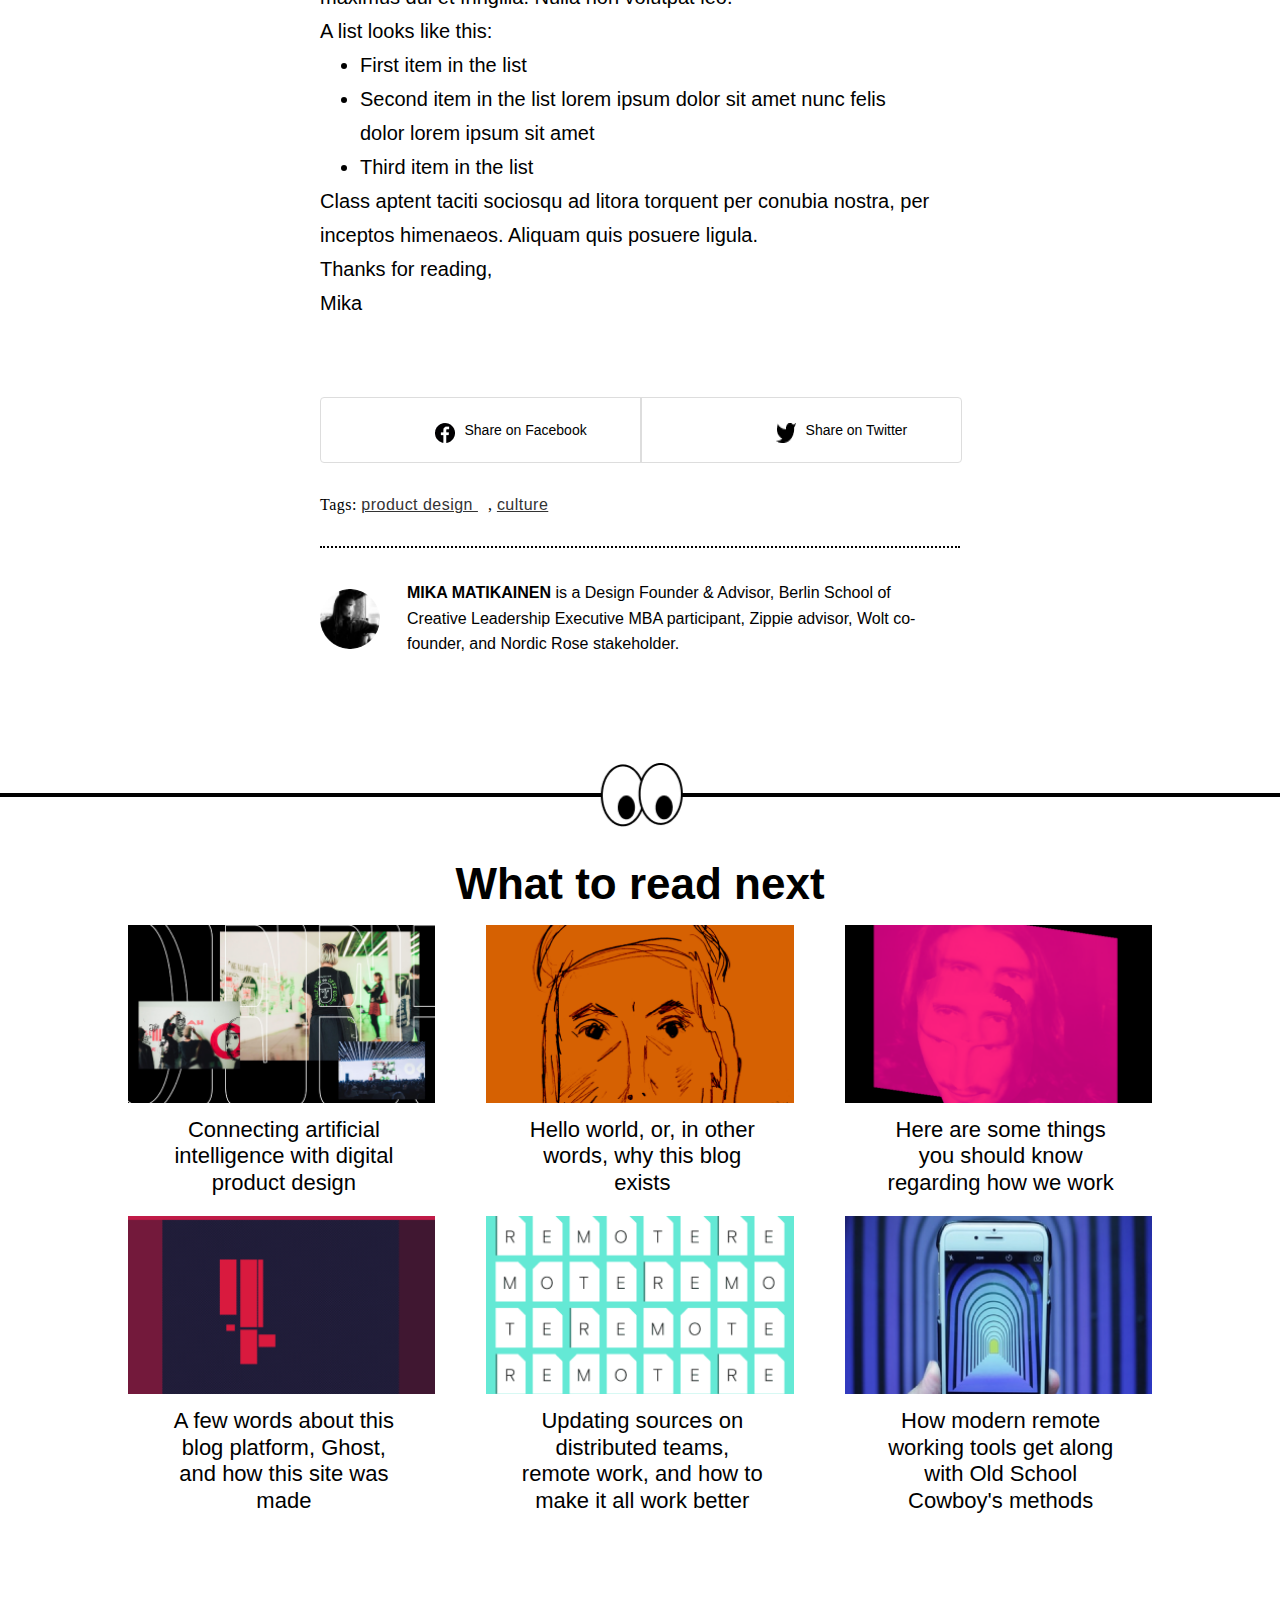
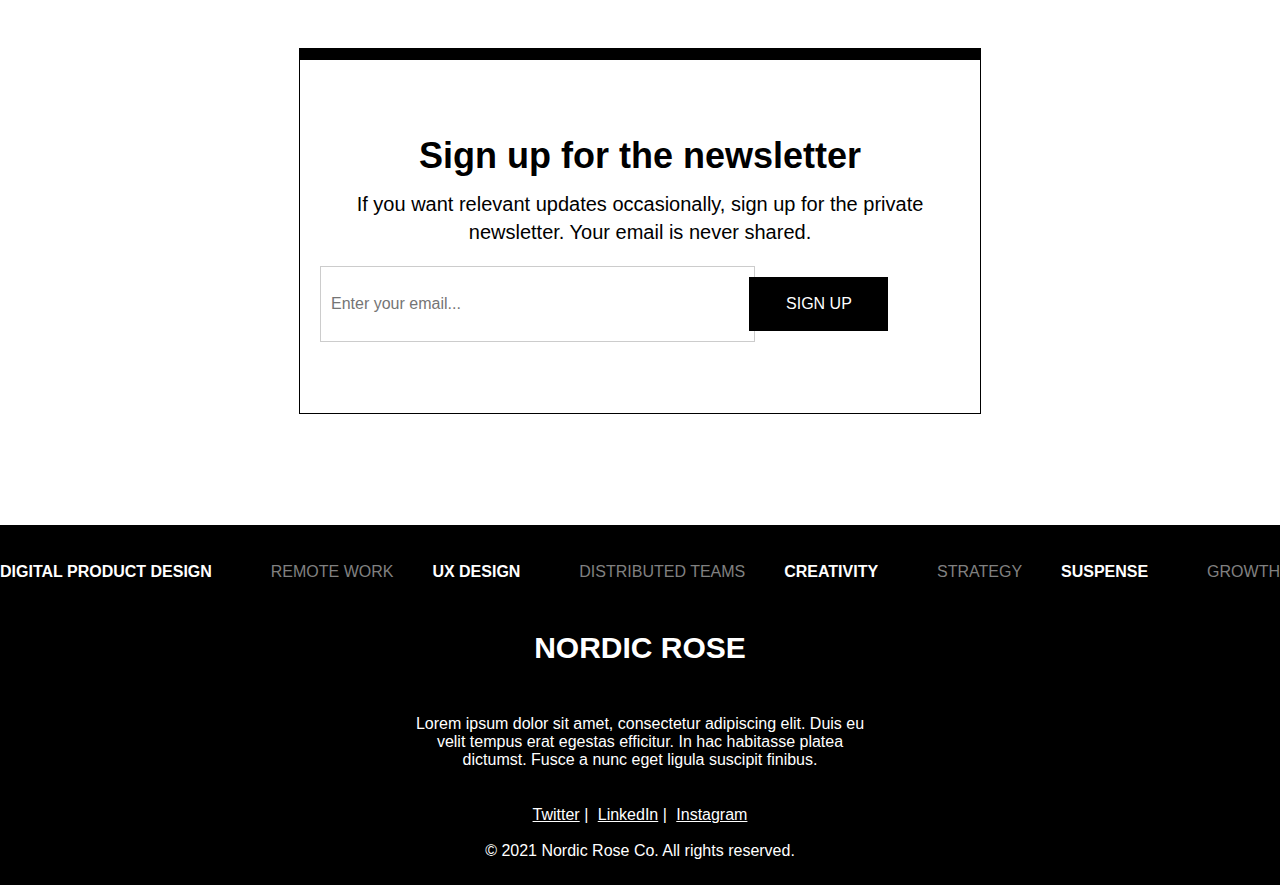
==== commit a21128c0: "5" ====
--- a/index.html
+++ b/index.html
@@ -10,19 +10,19 @@
     <div class="container">
       <div>
         <header>
-          <img src="../image/NORDIC ROSE.png" alt="" />
+          <img src="./image/NORDIC ROSE.png" alt="" />
           <nav>
-            <a href="#">BLOG</a>
+            <a class="focus" href="#">BLOG</a>
             <a href="#">ABOUT</a>
             <a href="#">LINKS</a>
             <a href="#">PROJECTS</a>
           </nav>
           <div class="img_nav__mobile">
-            <img src="../image/Group 50.jpg" alt="" />
+            <img src="./image/Group 50.jpg" alt="" />
           </div>
         </header>
       </div>
-      <hr />
+      <!-- <hr /> -->
       <div class="heros">
         <h2>
           A few words about this blog platform, Ghost, and how this site was
@@ -32,7 +32,7 @@
           Why Ghost (& Figma) instead of Medium, WordPress or other options?
         </p>
         <img
-          src="../image/banner.png"
+          src="./image/banner.png"
           alt="Abstract design with yellow background and geometric shapes"
           width="1440px"
         />
@@ -46,7 +46,7 @@
             <img
               alt="Author's profile picture"
              
-              src="../image/Mask Group.png"
+              src="./image/Mask Group.png"
               
             />
             <div class="author-info">
@@ -60,15 +60,15 @@
               <img
                 alt="Facebook icon"
                
-                src="../image/facebook 1.png"
-               
-              />
-            </a>
-            <a href="#">
-              <img
-                alt="Facebook icon"
-               
-                src="../image/Vector.png"
+                src="./image/facebook 1.png"
+               
+              />
+            </a>
+            <a href="#">
+              <img
+                alt="Facebook icon"
+               
+                src="./image/Vector.png"
                
               />
             </a>
@@ -78,23 +78,23 @@
               <img
                 alt="Facebook icon"
                
-                src="../image/facebook 1.png"
-               
-              />
-            </a>
-            <a href="#">
-              <img
-                alt="Facebook icon"
-               
-                src="../image/Vector.png"
-               
-              />
-            </a>
-            <a href="#">
-              <img
-                alt="Facebook icon"
-               
-                src="../image/Vector_phone.png"
+                src="./image/facebook 1.png"
+               
+              />
+            </a>
+            <a href="#">
+              <img
+                alt="Facebook icon"
+               
+                src="./image/Vector.png"
+               
+              />
+            </a>
+            <a href="#">
+              <img
+                alt="Facebook icon"
+               
+                src="./image/Vector_phone.png"
                
               />
             </a>
@@ -143,7 +143,7 @@
           <div class="images"><img
             alt="Statue of a person with a long nose and wings"
             height="400"
-            src="../image/Rectangle 8_mobile.png"
+            src="./image/Rectangle 8_mobile.png"
           />
           <p class="image-caption">
             Image caption centered this way and I’ll make this a bit longer
@@ -198,12 +198,12 @@
         </div>
         <div class="social-share">
           <button>
-           <img alt="Facebook icon" height="20" src="../image/facebook 1.png" width="20" />
+           <img alt="Facebook icon" height="20" src="./image/facebook 1.png" width="20" />
            Share on Facebook
           </button>
           <div class="divider"></div>
           <button>
-           <img alt="Twitter icon" height="20" src="../image/Vector.png" width="20"/>
+           <img alt="Twitter icon" height="20" src="./image/Vector.png" width="20"/>
            Share on Twitter
           </button>
          </div>
@@ -213,7 +213,7 @@
             <img
               alt="Facebook icon"
               height="44px"
-              src="../image/facebook 1.png"
+              src="./image/facebook 1.png"
               width="140px"
             />
           </a>
@@ -221,7 +221,7 @@
             <img
               alt="Facebook icon"
               height="44px"
-              src="../image/Vector.png"
+              src="./image/Vector.png"
               width="140px"
             />
           </a>
@@ -229,7 +229,7 @@
             <img
               alt="Facebook icon"
               height="44px"
-              src="../image/Vector_phone.png"
+              src="./image/Vector_phone.png"
               width="140px"
             />
           </a>
@@ -246,7 +246,7 @@
          </div>
          <div class="dot"></div>
          <div class="authors">
-          <img alt="Profile picture of Mika Matikainen" height="70" src="../image/Mask Group.png" width="70">
+          <img alt="Profile picture of Mika Matikainen" height="70" src="./image/Mask Group.png" width="70">
            <div class="author-info">
             <p>
             <span>
@@ -265,7 +265,7 @@
 
          <div class="dividers">
           <div class="eyes">
-           <img src="../image/Group 10.png" alt="">
+           <img src="./image/Group 10.png" alt="">
           </div>
           <div class="line">
           </div>
@@ -279,37 +279,39 @@
       </h1>
       <div class="grid">
        <div class="grid-item">
-        <img alt="Connecting artificial intelligence with digital product design" height="176" src="../image/Rectangle 13.png" width="304"/>
-        <p>
+        <img alt="Connecting artificial intelligence with digital product design" height="176" src="./image/Rectangle 13.png" width="304"/>
+        <p style=" width: 80%;
+  text-align: center;">
          Connecting artificial intelligence with digital product design
         </p>
        </div>
        <div class="grid-item">
-        <img alt="Hello world, or, in other words, why this blog exists" height="176" src="../image/Rectangle 13 (1).png" width="304"/>
-        <p>
+        <img alt="Hello world, or, in other words, why this blog exists" height="176" src="./image/Rectangle 13 (1).png" width="304"/>
+        <p style=" width: 80%;
+  text-align: center;">
          Hello world, or, in other words, why this blog exists
         </p>
        </div>
        <div class="grid-item">
-        <img alt="Here are some things you should know regarding how we work" height="176" src="../image/Rectangle 12.png" width="304"/>
+        <img alt="Here are some things you should know regarding how we work" height="176" src="./image/Rectangle 12.png" width="304"/>
         <p>
          Here are some things you should know regarding how we work
         </p>
        </div>
        <div class="grid-item">
-        <img alt="A few words about this blog platform, Ghost, and how this site was made" height="176" src="../image/Rectangle 37.png" width="304"/>
+        <img alt="A few words about this blog platform, Ghost, and how this site was made" height="176" src="./image/Rectangle 37.png" width="304"/>
         <p>
          A few words about this blog platform, Ghost, and how this site was made
         </p>
        </div>
        <div class="grid-item">
-        <img alt="Updating sources on distributed teams, remote work, and how to make it all work better" height="176" src="../image/Rectangle 39.png" width="304"/>
+        <img alt="Updating sources on distributed teams, remote work, and how to make it all work better" height="176" src="./image/Rectangle 39.png" width="304"/>
         <p>
          Updating sources on distributed teams, remote work, and how to make it all work better
         </p>
        </div>
        <div class="grid-item">
-        <img alt="How modern remote working tools get along with Old School Cowboy's methods" height="176" src="../image/Rectangle 19.png" width="304"/>
+        <img alt="How modern remote working tools get along with Old School Cowboy's methods" height="176" src="./image/Rectangle 19.png" width="304"/>
         <p>
          How modern remote working tools get along with Old School Cowboy's methods
         </p>
@@ -329,7 +331,7 @@
       </div>
      </div>
     <footer>
-      <p>
+      <p class="fto">
         <span class="bold">DIGITAL PRODUCT DESIGN</span>
         <span class="light">REMOTE WORK</span>
         <span class="bold">UX DESIGN</span>
--- a/Article.css
+++ b/Article.css
@@ -8,6 +8,11 @@
 @import url("https://fonts.cdnfonts.com/css/sf-pro-display");
 @import url("https://fonts.cdnfonts.com/css/new-york-extra-large");
 @import url("https://fonts.cdnfonts.com/css/gurnie");
+
+/* * {
+  border: 1px solid red;
+} */
+
 body {
   font-family: Arial, sans-serif;
   margin: 0;
@@ -17,18 +22,31 @@
 
 /* listing */
 header {
-  position: fixed;
   width: 100vw;
   top: 0;
   left: 0;
-  background-color: white; /* Đảm bảo nền header không bị lẫn với nội dung bên dưới */
-  z-index: 1000; /* Đảm bảo header nằm trên các thành phần khác */
+  background-color: white;
+  z-index: 1000;
   padding: 0 20px;
   display: flex;
   align-items: center;
-  justify-content: space-between; /* Đẩy `nav` sang bên phải */
-  box-shadow: 0 2px 5px rgba(0, 0, 0, 0.1); /* Tạo bóng nhẹ nếu cần */
+  justify-content: space-between;
+  box-shadow: 0 2px 5px rgba(110, 109, 109, 0.1);
   height: 134px;
+}
+
+header nav a {
+  position: relative;
+}
+header nav .focus::before {
+  content: "";
+  position: absolute;
+  left: 50%;
+  transform: translateX(-50%);
+  bottom: -42px;
+  width: 66px;
+  height: 2px;
+  background-color: #000;
 }
 
 header .img_nav__mobile {
@@ -48,6 +66,10 @@
   padding: 10px 0px;
   font-family: "Gurnie", sans-serif;
 }
+header nav a {
+  font-size: 20px;
+}
+
 .hero {
   text-align: center;
   margin: 40px 0;
@@ -94,17 +116,17 @@
   margin-bottom: 20px;
 }
 .article {
-  width: 48%; /* Giữ độ rộng là 48% */
-  text-align: center;
-  margin-right: 1%; /* Thêm khoảng cách giữa các ảnh */
+  width: 48%;
+  text-align: center;
+  margin-right: 1%;
   margin-top: -36px;
 }
 .article:last-child {
-  margin-right: 0; /* Bỏ khoảng cách bên phải cho ảnh cuối cùng */
+  margin-right: 0;
 }
 .article img {
-  width: 304px; /* Đặt chiều rộng ảnh là 100% */
-  height: 176px; /* Chiều cao tự động để giữ tỉ lệ */
+  width: 304px;
+  height: 176px;
   object-fit: cover;
   margin-left: 20px;
   margin-top: 78px;
@@ -124,7 +146,13 @@
 }
 footer p {
   margin: 5px 0;
-  margin-top: 64px;
+
+  margin-top: 18px;
+}
+.fto {
+  display: flex;
+  justify-content: space-between;
+  margin-top: 18px;
 }
 footer h5 {
   margin-top: 50px;
@@ -136,24 +164,20 @@
   margin: 0 10px;
 }
 hr {
-  border: none; /* Bỏ các đường viền mặc định */
-  height: 2px; /* Đặt độ dày cho đường gạch */
-  background-color: black; /* Màu sắc của đường gạch */
-  margin: 20px 0; /* Khoảng cách trên và dưới */
+  border: none;
+  height: 2px;
+  background-color: black;
+  margin: 20px 0;
   width: 100%;
 }
 .light {
-  color: gray; /* Màu nhạt cho chữ */
-  font-weight: normal; /* Chữ không đậm */
+  color: gray;
+  font-weight: normal;
   margin-left: 20px;
 }
 
 .bold {
-  font-weight: bold; /* Chữ đậm */
-}
-nav a:first-child {
-  border-bottom: 2px solid #333; /* Thêm gạch chân dưới `BLOG` */
-  padding-bottom: 5px; /* Thêm khoảng cách giữa chữ và gạch chân */
+  font-weight: bold;
 }
 
 .social-links {
@@ -162,11 +186,11 @@
 }
 
 .social-links span {
-  text-decoration: underline; /* Gạch chân từng chữ */
+  text-decoration: underline;
 }
 
 .social-links span + span {
-  margin-left: 5px; /* Tạo khoảng cách giữa các chữ nếu cần */
+  margin-left: 5px;
 }
 
 /* article */
@@ -478,7 +502,7 @@
 .caption_pc ul {
   font-size: 20px;
   margin-top: 20px;
-  margin: 0; /* Đảm bảo đồng nhất với h2 */
+  margin: 0;
   font-weight: 400;
   line-height: 34px;
   font-family: "New York Medium", sans-serif;
@@ -487,7 +511,7 @@
 .caption_pc p {
   font-size: 20px;
   margin-top: 20px;
-  margin: 0; /* Đảm bảo đồng nhất với h2 */
+  margin: 0;
   font-weight: 400;
   line-height: 34px;
   font-family: "New York Medium", sans-serif;
@@ -531,6 +555,9 @@
   font-size: 22px;
   line-height: 26.5px;
   font-weight: 500px;
+  width: 80%;
+  text-align: center;
+  margin-left: 33px;
 }
 .newsletter {
   border: 1px solid #000;
@@ -540,7 +567,7 @@
   width: 640px;
   height: 313px;
   margin-top: 114px;
-  border-top-width: 12px; /* Đường viền trên đậm hơn */
+  border-top-width: 12px;
 }
 .newsletter h2 {
   font-size: 36px;
@@ -575,7 +602,7 @@
   cursor: pointer;
   width: 139px;
   height: 54px;
-  margin-left: -10px; /* Khoảng cách giữa nút và ô input */
+  margin-left: -10px;
 }
 .dividers {
   position: relative;
@@ -666,7 +693,9 @@
   width: 100%;
   margin-bottom: 32px;
 }
-
+header img {
+  margin-left: 63.3px;
+}
 @media (max-width: 768px) {
   .header {
     font-size: 64px;
@@ -745,10 +774,10 @@
     line-height: 29.2px;
   }
   hr {
-    border: none; /* Bỏ các đường viền mặc định */
-    height: 2px; /* Đặt độ dày cho đường gạch */
-    background-color: black; /* Màu sắc của đường gạch */
-    margin: 20px 0; /* Khoảng cách trên và dưới */
+    border: none;
+    height: 2px;
+    background-color: black;
+    margin: 20px 0;
     width: 100%;
   }
   .articles {
@@ -1042,6 +1071,8 @@
     margin-bottom: 20px;
   }
   .grid-item p {
+    margin-left: 57px;
+    margin-right: 56px;
     font-family: "SF Pro Display";
     font-size: 22px;
     font-weight: 500;
@@ -1052,7 +1083,7 @@
     width: 335px;
     height: 194px;
     top: 3078px;
-    margin-left: 79px;
+    margin-left: 27px;
   }
   .newsletter {
     border: 1px solid #000;
